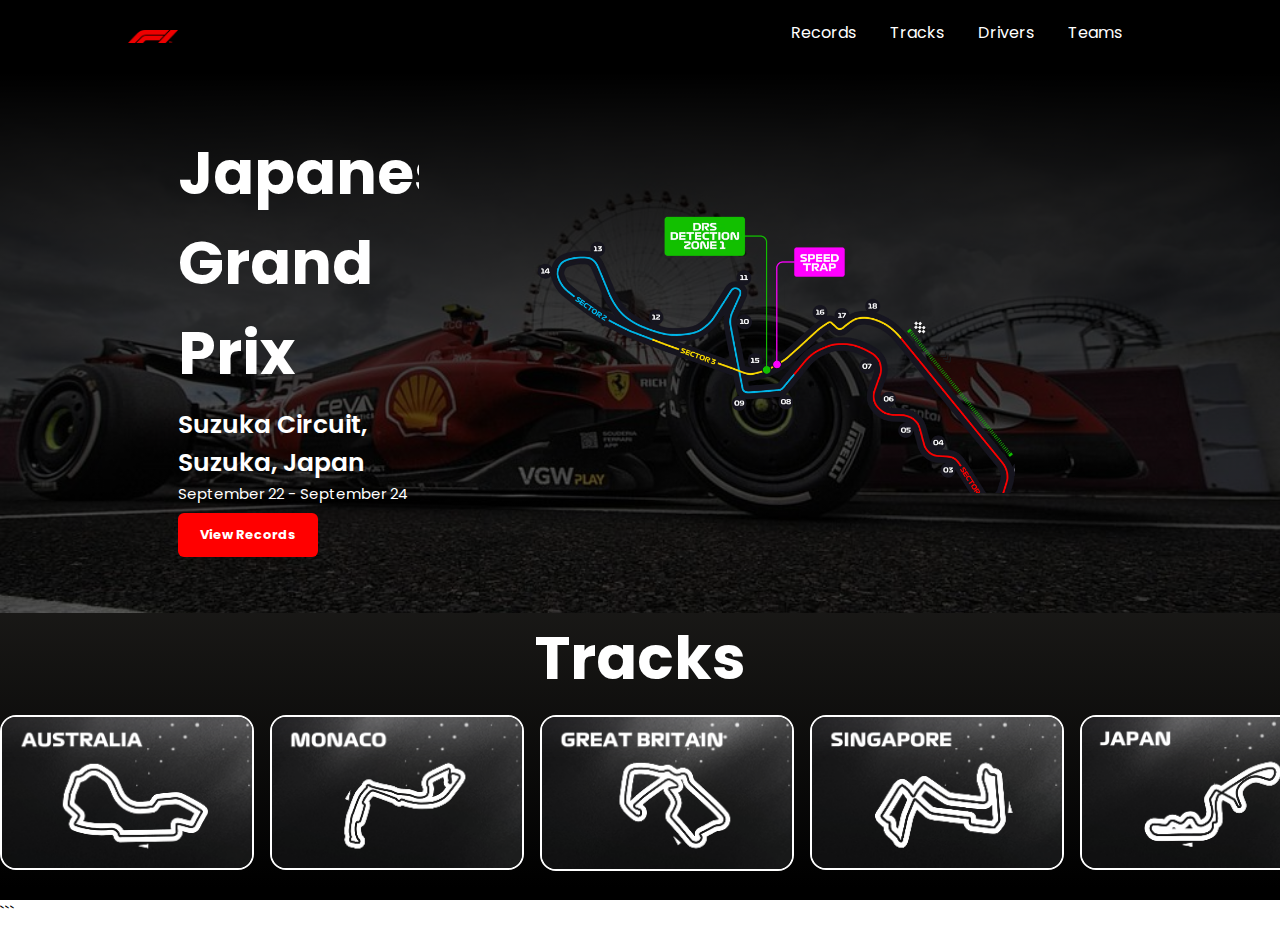
==== index.html @ 96936b66 "Buttons" ====
<!DOCTYPE html>
<html lang="en">
  <head>
    <meta charset="UTF-8" />
    <meta name="viewport" content="width=device-width, initial-scale=1.0" />
    <title>Home</title>
    <link rel="stylesheet" href="style.css" />
    <link 
      href="https://fonts.googleapis.com/css2?family=Poppins:wght@500&display=swap"
      rel = "stylesheet">
  </head>
  <body>
    <div class ="container">
      <div class = "navbar">
        <img src ="WEBSITEIMAGES/logo.png" class="logo">
        <nav>
          <ul>
            <li><a href ="records.html">Records</a></li>
            <li><a href ="">Tracks</a></li>
            <li><a href ="">Drivers</a></li>
            <li><a href ="">Teams</a></li>
          </ul>
        </nav>
      </div>
      <div class="feature">
        <div class="text">
          <h2> Japanese Grand Prix</h2>
          <h3>Suzuka Circuit, Suzuka, Japan</h3>
          <p>September 22 - September 24</p>
          <a href="records.html"><button type = "button"> View Records</button></a>
        </div>
        <div class = "image">
          <img src="WEBSITEIMAGES/JapaneseGP.png" class="JapaneseGP">
        </div>
      </div>
    <!-- track list! -->
    <div class= Tracks> 
      <h2> Tracks</h2>
      <div class="Track-images">
        <a href="#">  <img src ="WEBSITEIMAGES/3 Australia.png" alt="" class="Track_row"/>
        </a>
        <a href="#">
          <img src ="WEBSITEIMAGES/Monaco GP.png" alt="" class="Track_row"/>
        </a>
        <a href="#">
          <img src ="WEBSITEIMAGES/Silverstone.png" alt="" class="Track_row"/>
        </a>
        <a href="#">
          <img src ="WEBSITEIMAGES/Singapore.png" alt="" class="Track_row"/>
        </a>
        <a href="records.html">
          <img src ="WEBSITEIMAGES/Japanese.png" alt="" class="Track_row"/>
        </a>
        <a href="">

          <img src ="WEBSITEIMAGES/ad.png" alt="" class="Track_row"/>
        </a>
      </div>
    </div>
    </div>
  </body>
</html>
```
---- style.css ----
@import url('https://fonts.googleapis.com/css2?family=Poppins:wght@500&display=swap');
*{margin: 0;
  padding: 0;
  overflow: hidden;
  font-family: 'Poppins', sans-serif;
}
@font-face {
  font-family: 'Poppins', sans-serif;
  src: url('https://fonts.googleapis.com/css2?family=Poppins:wght@500&display=swap');
}
.container{
  width: 100%;
  min-height: 100vh;
  padding-left:0;
  padding-right:0;
  box-sizing:border-box;
  overflow: hidden;
  background-color: black
;
}

/*navbar*/
.navbar{
  padding-left: 10%;
  padding-right: 10%;
  width:100%;
  display: flex;
  align-items: center;
  box-sizing: border-box;
  overflow: hidden;
}
.logo{
  width:50px;
  cursor: pointer;
  margin: 30px 0;
}

nav{
  flex: 1;
  text-align: right;
}
nav ul li{
  list-style: none;
  display: inline-block;
  margin-right: 30px;
}

nav ul li a{
  text-decoration: none;
  color: #ffffff;
  font-size: 16px;
}

nav ul li a:hover{
  color: red

}

/*feature Text*/
.feature{
  background-image: linear-gradient(rgb(0, 0, 0),rgba(0, 0, 0, 0.5)), url(WEBSITEIMAGES/download.jpg);
  background-size: cover;
  display: grid;
  grid-template-columns: 1fr 1fr 1fr;
  justify-content: space-between;
  align-items: center;
  margin: 0;
  padding-left: 10%;
  padding-right: 10%;
min-height: 60vh;
background-position: center;
}
.text{
  flex-basis: 40%;
  position: relative;
  margin-left: 50px;
  margin-right: 50px;
  grid-column: span 1/span 1;
  color:white;
}

.text h2{
  font-size: 60px;
}
.text h3{
   font-size: 25px;
   font-weight: 600;
   margin-top: 8px;
}

.text p{
  font-size: 15px;
}
button{
  margin-top: 8px;
  width: 140px;
  border: 0;
  padding: 12px 10px;
  outline: none;
  color: rgb(255, 255, 255);
  background-color: red;
  border-radius: 6px;
  cursor: pointer;
  font-size: 13px;
  font-weight: 700;
  transition: width 0.5s;
}

button:hover{
  width: 160px;
  display: flex;
  align-items: center;
  justify-content: space-evenly;
}

/*feature image*/
.image{
  position: relative;
  align-items: center;
  grid-column: span 2/span 2;
}
.image .JapaneseGP{
  width:80%;
  object-position:45px 30px;
}

.image img{
  width: 100%;
  height: auto;

}

/* Track */
.Track-images{
  overflow-x: hidden;
  width: 100%;
  align-content:center;
  justify-content: space-between;
  display: flex;
  column-gap: 16px;
  margin-left: auto;
  margin-right:auto;
  padding-top: 12px;
  padding-bottom: 12px;
}

.Track_row a{
  width: 100%;
  max-height: 10%;
  transition: transform 450ms;
  margin-left: auto;
  margin-right:auto;
}

.Track_row:hover{
  transform: scale(1.03);
}


.Tracks h2{
font-size: 60px;
color: white;
text-align: center;
 
}

.Tracks {
  background-image: linear-gradient(to bottom, #1d1c1ad8, #000000);
  margin-left: auto;
  margin-right:auto;
}

.Track-images a img{
  border-radius: 1rem;
  border: 2px solid #ffffff;
  max-width: 250px;
  object-fit: fill;
}
.Track-images a{
  all:initial;
}
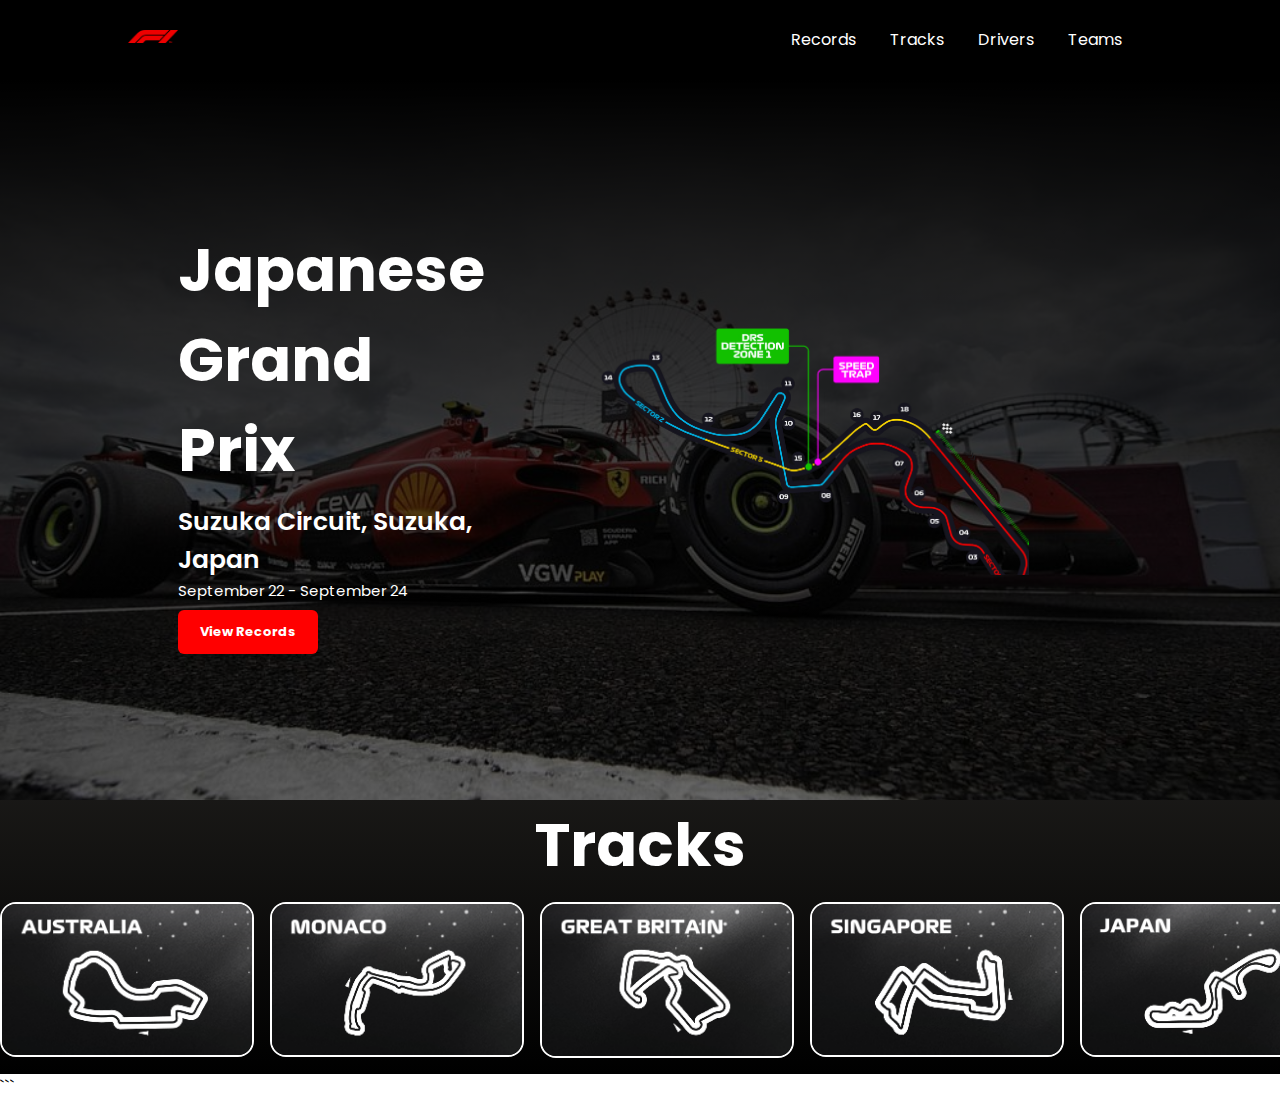
==== commit 3cd8ec4e: "new page" ====
--- a/index.html
+++ b/index.html
@@ -12,7 +12,7 @@
   <body>
     <div class ="container">
       <div class = "navbar">
-        <img src ="WEBSITEIMAGES/logo.png" class="logo">
+        <a href="index.html"><img src ="WEBSITEIMAGES/logo.png" class="logo"> </a>
         <nav>
           <ul>
             <li><a href ="records.html">Records</a></li>
--- a/style.css
+++ b/style.css
@@ -1,7 +1,6 @@
 @import url('https://fonts.googleapis.com/css2?family=Poppins:wght@500&display=swap');
 *{margin: 0;
   padding: 0;
-  overflow: hidden;
   font-family: 'Poppins', sans-serif;
 }
 @font-face {
@@ -14,7 +13,6 @@
   padding-left:0;
   padding-right:0;
   box-sizing:border-box;
-  overflow: hidden;
   background-color: black
 ;
 }
@@ -67,7 +65,7 @@
   margin: 0;
   padding-left: 10%;
   padding-right: 10%;
-min-height: 60vh;
+min-height: 80vh;
 background-position: center;
 }
 .text{
@@ -178,4 +176,43 @@
 }
 .Track-images a{
   all:initial;
+}
+
+/* Japanese GP */
+.japaninfo{
+  width:100%;
+  min-height: 100vh;
+  background-image: linear-gradient(rgb(0, 0, 0),rgba(0, 0, 0, 0.5)), url(WEBSITEIMAGES/JapanBack.png);
+  background-position: center;
+  background-size: cover;
+  padding: 10px 10%;
+  position:relative;
+  display: grid;
+  grid-template-columns: repeat(2,1fr);
+  align-items: center;
+  gap: 2rem
+}
+.jpinfo{
+  margin-top: 10%;
+  max-width: 600px;
+}
+.jpinfo h1{
+  font-size: 70px;
+  color:white;
+}
+.jpinfo h2{
+  font-size: 40px;
+  color:red;
+}
+.jpinfo p{
+  margin:10px 0 30px;
+  color: white;
+  font-weight: 400;
+}
+
+.japantrack{
+  width:900px;
+  height: auto;
+  position: relative;
+  margin-right: 300px;
 }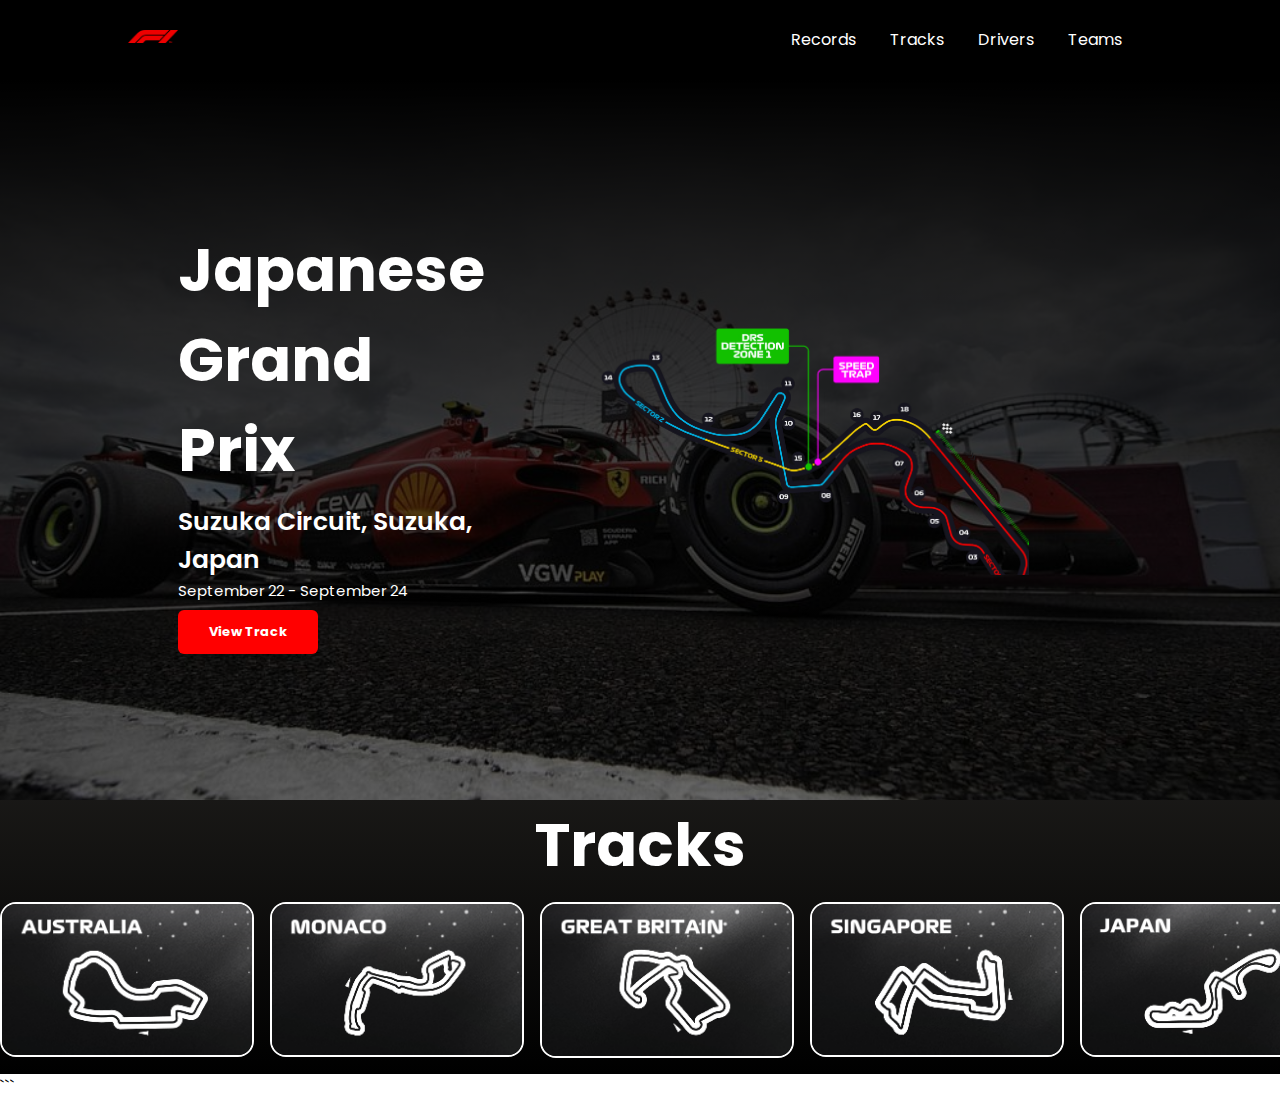
==== commit be3d22c8: "Japan page + start of Uk page" ====
--- a/index.html
+++ b/index.html
@@ -15,7 +15,7 @@
         <a href="index.html"><img src ="WEBSITEIMAGES/logo.png" class="logo"> </a>
         <nav>
           <ul>
-            <li><a href ="records.html">Records</a></li>
+            <li><a href ="jptrack.html">Records</a></li>
             <li><a href ="">Tracks</a></li>
             <li><a href ="">Drivers</a></li>
             <li><a href ="">Teams</a></li>
@@ -27,7 +27,7 @@
           <h2> Japanese Grand Prix</h2>
           <h3>Suzuka Circuit, Suzuka, Japan</h3>
           <p>September 22 - September 24</p>
-          <a href="records.html"><button type = "button"> View Records</button></a>
+          <a href="jptrack.html"><button type = "button"> View Track</button></a>
         </div>
         <div class = "image">
           <img src="WEBSITEIMAGES/JapaneseGP.png" class="JapaneseGP">
@@ -42,13 +42,13 @@
         <a href="#">
           <img src ="WEBSITEIMAGES/Monaco GP.png" alt="" class="Track_row"/>
         </a>
-        <a href="#">
+        <a href="uktrack.html">
           <img src ="WEBSITEIMAGES/Silverstone.png" alt="" class="Track_row"/>
         </a>
         <a href="#">
           <img src ="WEBSITEIMAGES/Singapore.png" alt="" class="Track_row"/>
         </a>
-        <a href="records.html">
+        <a href="jptrack.html">
           <img src ="WEBSITEIMAGES/Japanese.png" alt="" class="Track_row"/>
         </a>
         <a href="">
--- a/style.css
+++ b/style.css
@@ -187,7 +187,8 @@
   background-size: cover;
   padding: 10px 10%;
   position:relative;
-  display: grid;
+  box-sizing:border-box;
+  display: flex;
   grid-template-columns: repeat(2,1fr);
   align-items: center;
   gap: 2rem
@@ -211,8 +212,134 @@
 }
 
 .japantrack{
-  width:900px;
+  width: 40%;
   height: auto;
   position: relative;
-  margin-right: 300px;
+  margin-left:300px;
+}
+.jpinf{
+  display:flex;
+  background-image: linear-gradient(to bottom, #191919, #000000);
+  padding: 10px 10%;
+}
+
+.jpinf h1{
+  color: white;
+  margin-left: 40%;
+  font-size: 14px;
+  width:60%;
+}
+/* Sidepanel */
+
+.panel1{
+  color:white;
+  margin-top:1rem;
+  border-radius: 10px;
+  padding: 2rem;
+}
+.jpsidepanel{
+  flex:1;
+  border-collapse: collapse;
+  max-width: 30%;
+  width: 30%;
+}
+.jpsidepanel table{
+  width: 100%;
+  border-collapse: collapse;
+  }
+.panel1content{
+  width:100%;
+}
+.jpsidepanel thead{
+  background: red;  
+  color: white;
+}
+.jpsidepanel th{
+  padding: 15px;
+  text-align: center;
+}
+.jpsidepanel tbody{
+  color: white;
+}
+
+.Vflag{
+  width: 14px;
+}
+
+
+.jpsidepanel tbody{
+  color: white;
+}
+
+.stats{
+  width:100px;
+  border-collapse: collapse;
+  margin: 25px 0;
+}
+
+table{
+  border-collapse:collapse;
+  width: 480px;
+
+}
+tr,td{border:1px solid #000000;}
+td,th{text-align:center;padding:5px 10px;}
+
+.table th{
+  width:430px;
+  background: red;
+}
+.tablestats{
+  margin-left: 9%;
+}
+
+.jpinf h1{
+  color:white
+}
+.jpinfotext{
+  flex: 1;
+  margin-top: 8rem;
+margin-left: 8rem;
+  color: white;
+}
+
+.jpinfotext h1{
+  font-weight: 700;
+  font-size: 40px;
+  margin-left: 0rem;
+}
+
+.jpinfotext p1{
+  font-weight: 600;
+  font-size: 17px;
+  margin-left: 0rem;
+}
+
+.table1{
+  border-collapse:collapse;
+  width: 480px;
+  margin-top: 15%;
+
+}
+tr,td{border:1px solid #000000;}
+td,th{text-align:center;padding:5px 10px;}
+
+.table1 th{
+  width:430px;
+  background: red;
+}
+
+.ukinfo{
+  width:100%;
+  min-height: 100vh;
+  background-image: linear-gradient(rgb(0, 0, 0),rgba(0, 0, 0, 0.5)), url(WEBSITEIMAGES/Uktrack.png);
+  background-position: center;
+  background-size: cover;
+  padding: 10px 10%;
+  position:relative;
+  box-sizing:border-box;
+  display: flex;
+  grid-template-columns: repeat(2,1fr);
+  align-items: center;
+  gap: 2rem
 }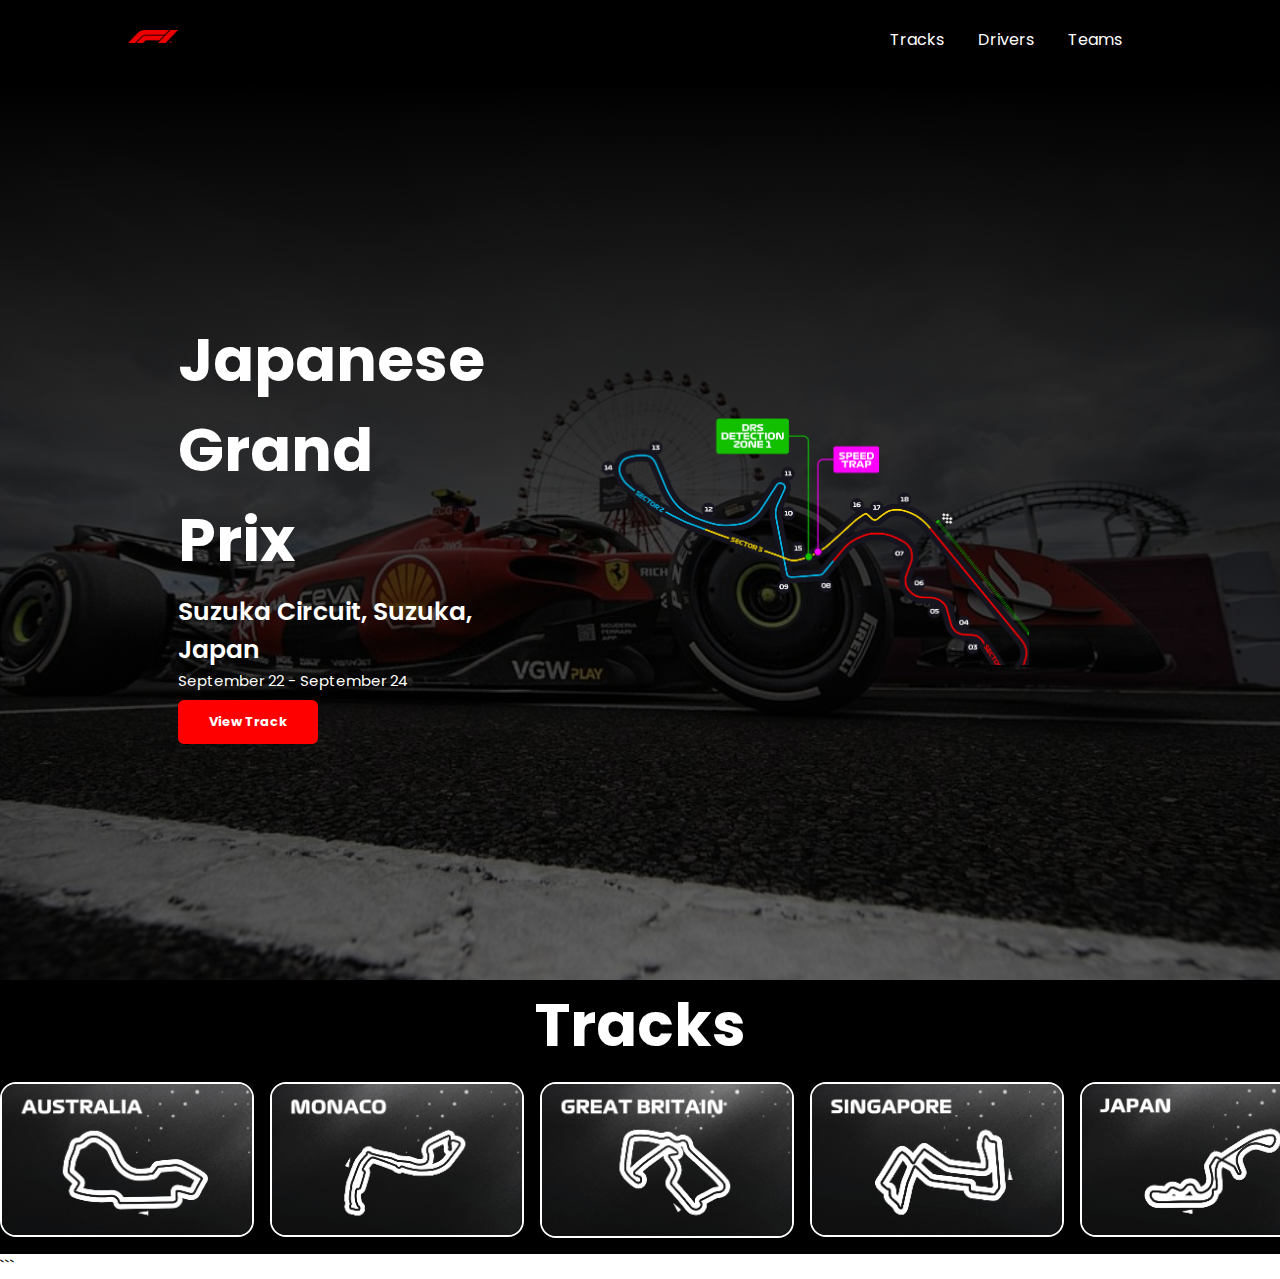
==== commit 4981eff9: "all track pages finished" ====
--- a/index.html
+++ b/index.html
@@ -11,14 +11,14 @@
   </head>
   <body>
     <div class ="container">
+      <!-- Navigation -->
       <div class = "navbar">
         <a href="index.html"><img src ="WEBSITEIMAGES/logo.png" class="logo"> </a>
         <nav>
           <ul>
-            <li><a href ="jptrack.html">Records</a></li>
             <li><a href ="">Tracks</a></li>
             <li><a href ="">Drivers</a></li>
-            <li><a href ="">Teams</a></li>
+            <li><a href ="teams.html">Teams</a></li>
           </ul>
         </nav>
       </div>
@@ -37,21 +37,21 @@
     <div class= Tracks> 
       <h2> Tracks</h2>
       <div class="Track-images">
-        <a href="#">  <img src ="WEBSITEIMAGES/3 Australia.png" alt="" class="Track_row"/>
+        <a href="australia.html">  <img src ="WEBSITEIMAGES/3 Australia.png" alt="" class="Track_row"/>
         </a>
-        <a href="#">
+        <a href="Monaco.html">
           <img src ="WEBSITEIMAGES/Monaco GP.png" alt="" class="Track_row"/>
         </a>
         <a href="uktrack.html">
           <img src ="WEBSITEIMAGES/Silverstone.png" alt="" class="Track_row"/>
         </a>
-        <a href="#">
+        <a href="singapore.html">
           <img src ="WEBSITEIMAGES/Singapore.png" alt="" class="Track_row"/>
         </a>
         <a href="jptrack.html">
           <img src ="WEBSITEIMAGES/Japanese.png" alt="" class="Track_row"/>
         </a>
-        <a href="">
+        <a href="abudhabi.html">
 
           <img src ="WEBSITEIMAGES/ad.png" alt="" class="Track_row"/>
         </a>
--- a/style.css
+++ b/style.css
@@ -65,7 +65,7 @@
   margin: 0;
   padding-left: 10%;
   padding-right: 10%;
-min-height: 80vh;
+min-height: 100vh;
 background-position: center;
 }
 .text{
@@ -163,7 +163,7 @@
 }
 
 .Tracks {
-  background-image: linear-gradient(to bottom, #1d1c1ad8, #000000);
+  background-image: linear-gradient(to bottom, #000000d8, #000000);
   margin-left: auto;
   margin-right:auto;
 }
@@ -342,4 +342,115 @@
   grid-template-columns: repeat(2,1fr);
   align-items: center;
   gap: 2rem
-}+}
+
+.singaporeinfo{
+  width:100%;
+  min-height: 100vh;
+  background-image: linear-gradient(rgb(0, 0, 0),rgba(0, 0, 0, 0.5)), url(WEBSITEIMAGES/mb.png);
+  background-position: center;
+  background-size: cover;
+  padding: 10px 10%;
+  position:relative;
+  box-sizing:border-box;
+  display: flex;
+  grid-template-columns: repeat(2,1fr);
+  align-items: center;
+  gap: 2rem
+}
+
+.Monacoinfo{
+  width:100%;
+  min-height: 100vh;
+  background-image: linear-gradient(rgb(0, 0, 0),rgba(0, 0, 0, 0.5)), url(WEBSITEIMAGES/MonacoBack.png);
+  background-position: center;
+  background-size: cover;
+  padding: 10px 10%;
+  position:relative;
+  box-sizing:border-box;
+  display: flex;
+  grid-template-columns: repeat(2,1fr);
+  align-items: center;
+  gap: 2rem
+}
+
+.abudhabi{
+  width:100%;
+  min-height: 100vh;
+  background-image: linear-gradient(rgb(0, 0, 0),rgba(0, 0, 0, 0.5)), url(WEBSITEIMAGES/add.png);
+  background-position: center;
+  background-size: cover;
+  padding: 10px 10%;
+  position:relative;
+  box-sizing:border-box;
+  display: flex;
+  grid-template-columns: repeat(2,1fr);
+  align-items: center;
+  gap: 2rem
+}
+
+.australiainfo{
+  width:100%;
+  min-height: 100vh;
+  background-image: linear-gradient(rgb(0, 0, 0),rgba(0, 0, 0, 0.5)), url(WEBSITEIMAGES/australiaback.png);
+  background-position: center;
+  background-size: cover;
+  padding: 10px 10%;
+  position:relative;
+  box-sizing:border-box;
+  display: flex;
+  grid-template-columns: repeat(2,1fr);
+  align-items: center;
+  gap: 2rem
+}
+
+/* Teams */
+.teamcontainer h1{
+  color:white;
+  text-align: center;
+  font-weight: bold;
+  letter-spacing: 2px;
+  padding-bottom: 10px;
+}
+.team{
+  margin: 75px 0;
+}
+.teamcontainer h1::after{
+  content: '';
+  background: #333;
+  display: block;
+  height: 3px;
+  width: 150px;
+  margin: 10px auto; 
+  border: 5px;
+  border-color: red;
+}
+
+.rowt {
+  color:white
+}
+.driverflag{
+  width: 30px;
+}
+
+.img-box .Redbull{
+  width: 600px;
+  padding: 3px;
+  border: 3px solid red;
+}
+.rowt{
+  display:flex;
+}
+.right, .left{
+  width: 100%;
+  height: 100vh;
+  background-color: blue;
+  align-content: center;
+  display: flex;
+  justify-content: center;
+}
+
+
+.right{
+  background-color: red;
+}
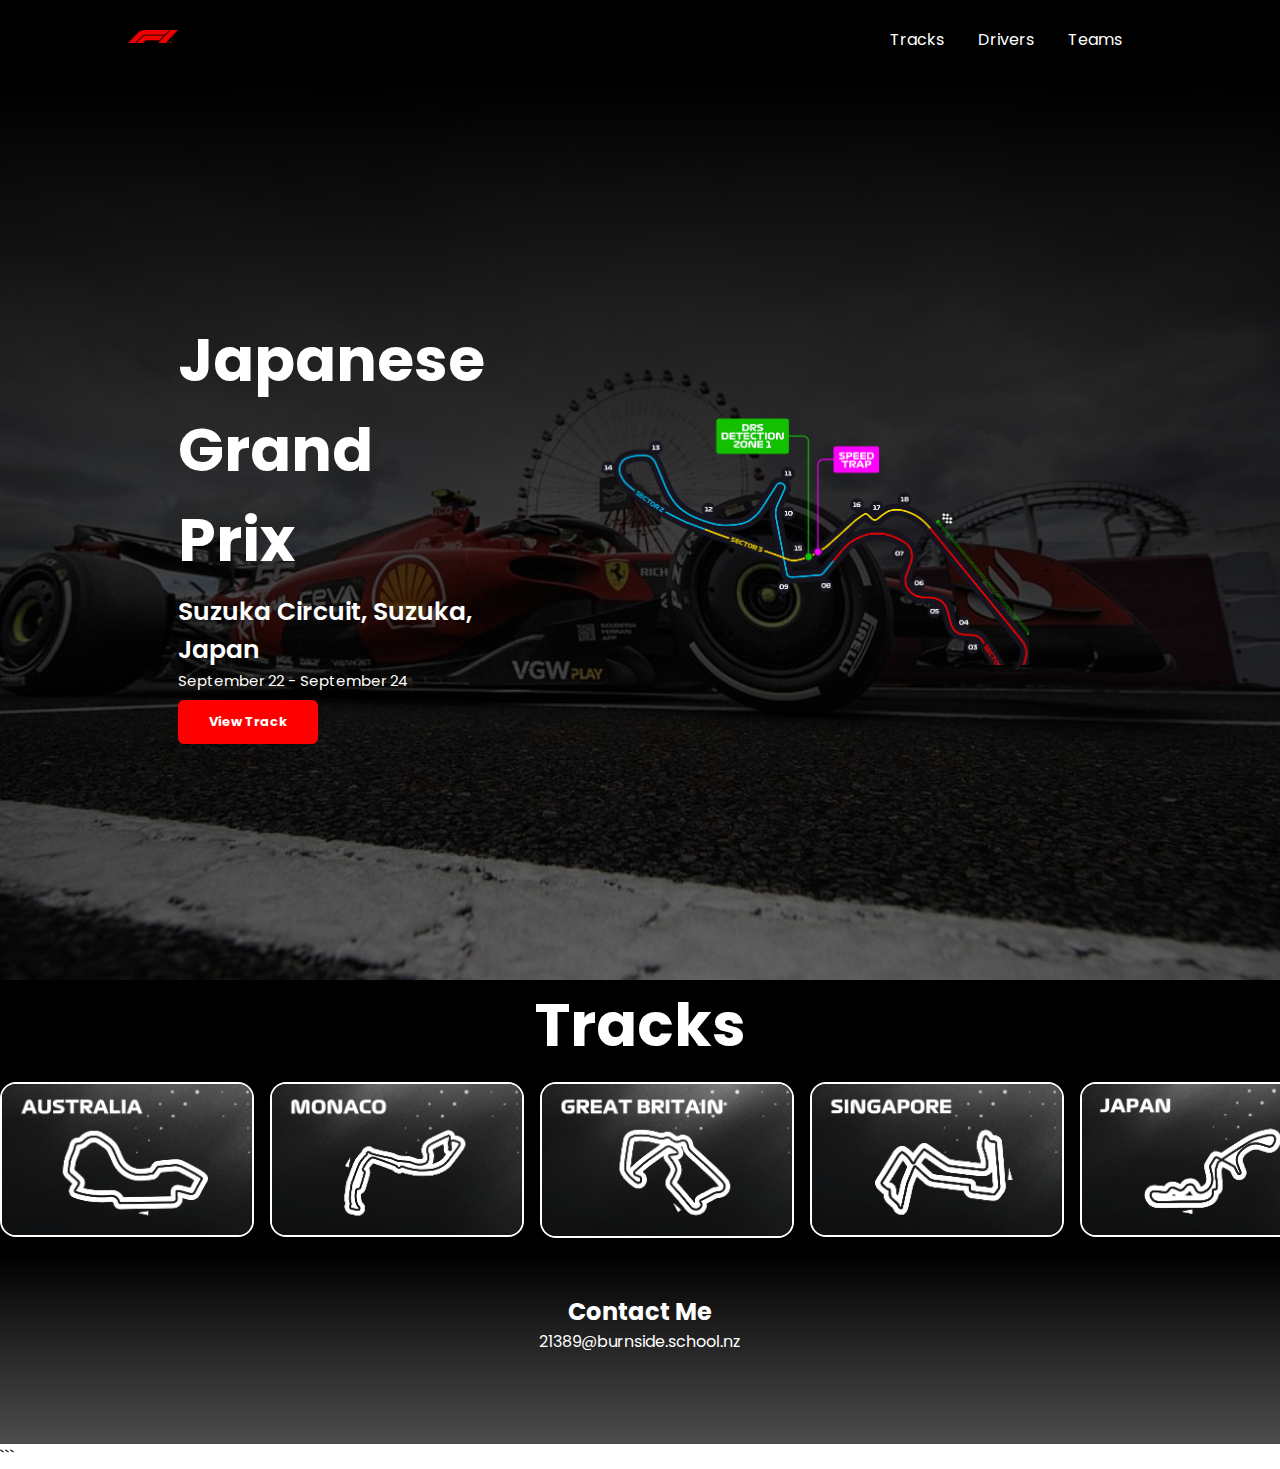
==== commit c5f80689: "Team pages -Footer" ====
--- a/index.html
+++ b/index.html
@@ -58,6 +58,12 @@
       </div>
     </div>
     </div>
+  <footer>
+    <div class = "aboutme">
+      <h2>Contact Me</h2>
+      <p>21389@burnside.school.nz</p>
+    </div>
+  </footer>
   </body>
 </html>
 ```--- a/style.css
+++ b/style.css
@@ -433,7 +433,7 @@
   width: 30px;
 }
 
-.img-box .Redbull{
+.Mercedesimg{
   width: 600px;
   padding: 3px;
   border: 3px solid red;
@@ -443,8 +443,8 @@
 }
 .right, .left{
   width: 100%;
-  height: 100vh;
-  background-color: blue;
+  min-height: 100vh;
+  background-color: rgb(0, 0, 0);
   align-content: center;
   display: flex;
   justify-content: center;
@@ -452,5 +452,31 @@
 
 
 .right{
-  background-color: red;
-}
+  display: flex;
+  align-items: center;
+  flex-direction: column;
+  justify-content: space-around;
+}
+
+.left{
+  display: flex;
+  align-items: center;
+  flex-direction: column;
+  justify-content: space-around;
+}
+
+footer{
+  background-image: linear-gradient(to bottom, #000000, #000000b3);
+  height: 150px;
+  width: 100vw;
+  padding-top:40px;
+  color:white
+  }
+
+  .aboutme{
+    display: flex;
+    align-items: center;
+    justify-content: center;
+    flex-direction: column;
+    text-align: center;
+  }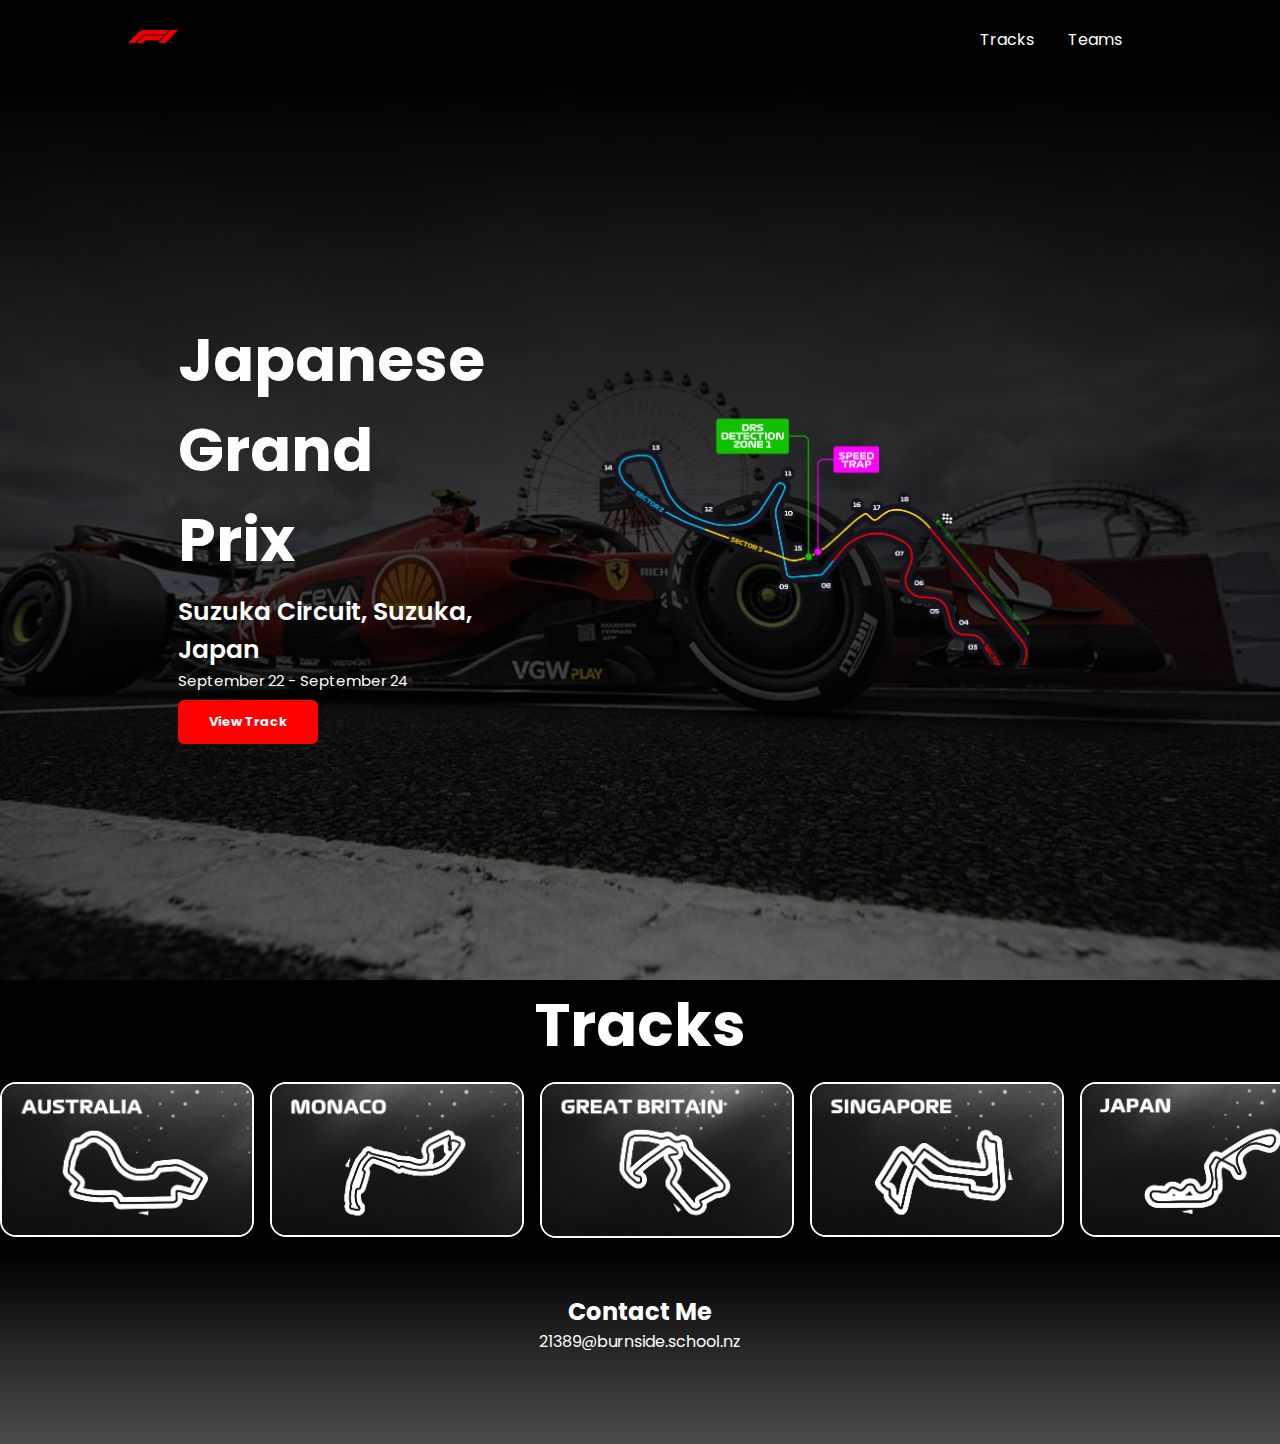
==== commit 207a258d: "Team page finish" ====
--- a/index.html
+++ b/index.html
@@ -17,7 +17,6 @@
         <nav>
           <ul>
             <li><a href ="">Tracks</a></li>
-            <li><a href ="">Drivers</a></li>
             <li><a href ="teams.html">Teams</a></li>
           </ul>
         </nav>
@@ -65,5 +64,4 @@
     </div>
   </footer>
   </body>
-</html>
-```+</html>--- a/style.css
+++ b/style.css
@@ -470,7 +470,8 @@
   height: 150px;
   width: 100vw;
   padding-top:40px;
-  color:white
+  color:white;
+  max-width: 100%;
   }
 
   .aboutme{
@@ -479,4 +480,5 @@
     justify-content: center;
     flex-direction: column;
     text-align: center;
+    
   }